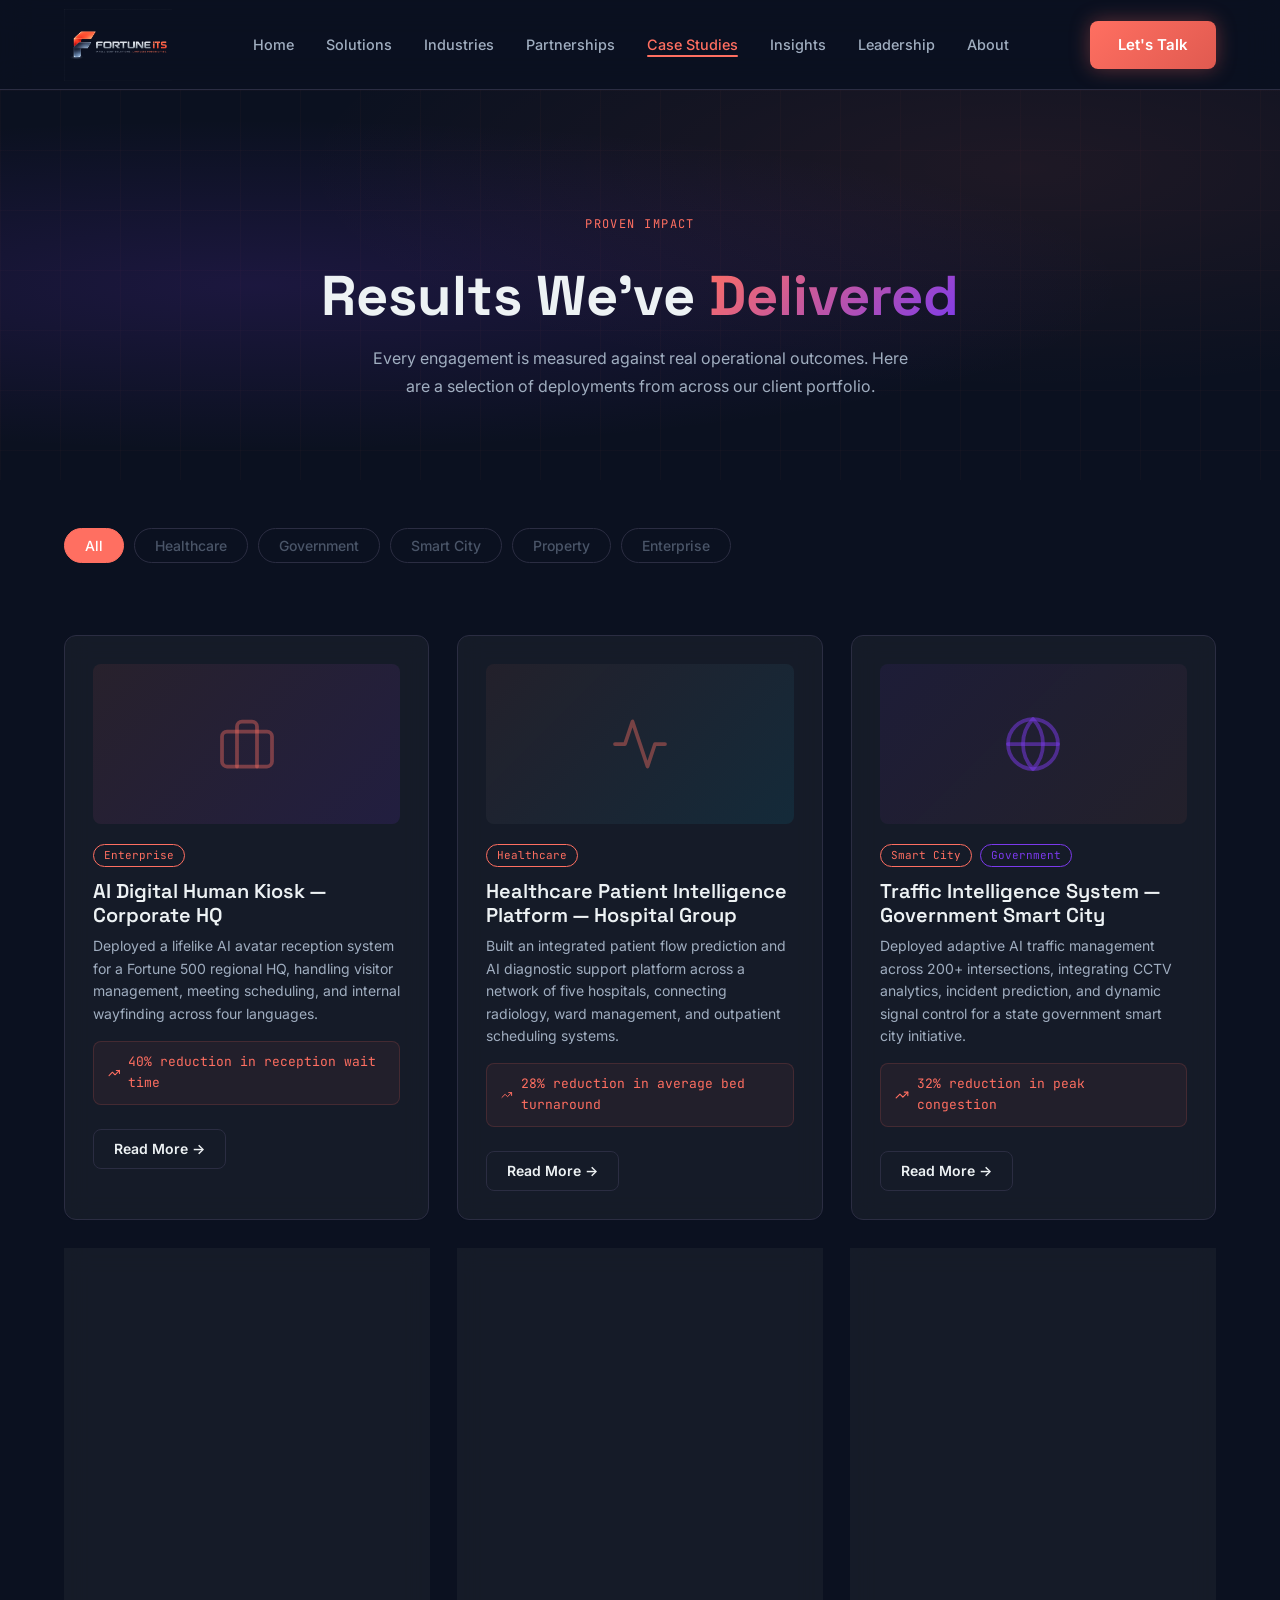
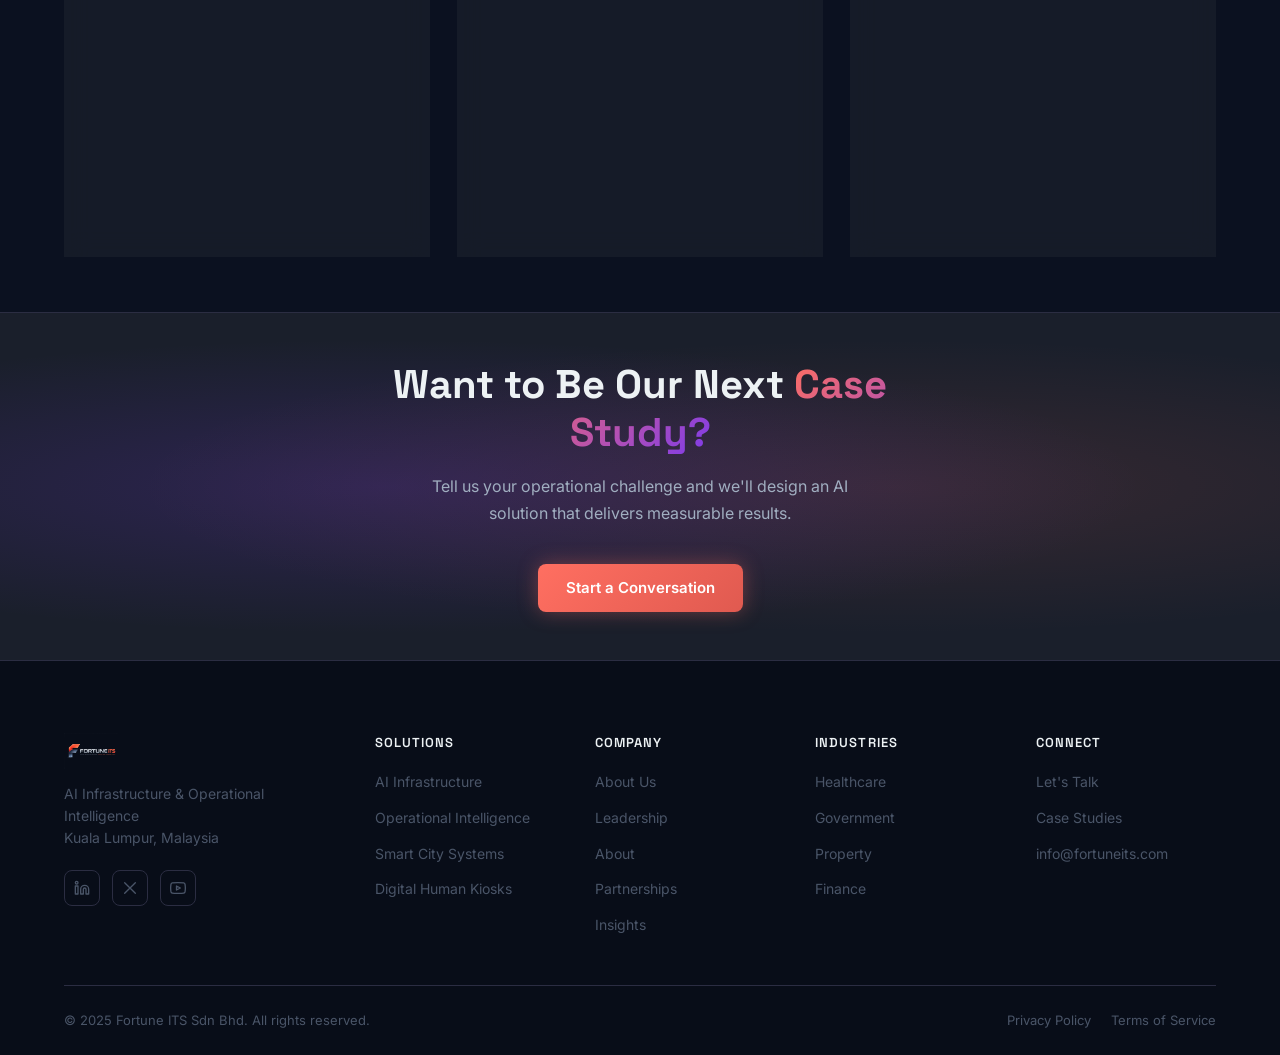
==== case-studies.html @ 7cd3e613 "first commit" ====
﻿<!DOCTYPE html>
<html lang="en">
<head>
  <meta charset="UTF-8" />
  <meta name="viewport" content="width=device-width, initial-scale=1.0" />
  <title>Case Studies — Fortune ITS</title>
  <meta name="description" content="Real-world AI deployments by Fortune ITS — measurable outcomes across healthcare, government, smart city, property, and enterprise sectors." />
  <link rel="preconnect" href="https://fonts.googleapis.com" />
  <link rel="preconnect" href="https://fonts.gstatic.com" crossorigin />
  <link rel="stylesheet" href="css/styles.css" />
</head>
<body>

<!-- ── Navigation ──────────────────────────────────────────── -->
<nav class="nav" role="navigation" aria-label="Main navigation">
  <div class="nav-inner">
    <a href="index.html" class="nav-logo" aria-label="Fortune ITS home">
      <img src="assets/logo.png" alt="Fortune ITS" style="height:72px;width:auto;" />
    </a>
    <ul class="nav-links">
      <li><a href="index.html">Home</a></li>
      <li><a href="solutions.html">Solutions</a></li>
      <li><a href="industries.html">Industries</a></li>
      <li><a href="partnerships.html">Partnerships</a></li>
      <li><a href="case-studies.html">Case Studies</a></li>
      <li><a href="insights.html">Insights</a></li>
      <li><a href="leadership.html">Leadership</a></li>
      <li><a href="index.html#about">About</a></li>
    </ul>
    <a href="contact.html" class="btn btn-primary nav-cta">Let's Talk</a>
    <button class="hamburger" aria-label="Toggle menu" aria-expanded="false">
      <span></span><span></span><span></span>
    </button>
  </div>
</nav>
<div class="mobile-menu" role="dialog" aria-label="Mobile navigation">
  <a href="index.html">Home</a>
  <a href="solutions.html">Solutions</a>
  <a href="industries.html">Industries</a>
  <a href="partnerships.html">Partnerships</a>
  <a href="case-studies.html">Case Studies</a>
  <a href="insights.html">Insights</a>
  <a href="leadership.html">Leadership</a>
  <a href="index.html#about">About</a>
  <a href="contact.html" class="btn btn-primary">Let's Talk</a>
</div>

<!-- ── Page Hero ────────────────────────────────────────────── -->
<header class="page-hero">
  <div class="container page-hero-content text-center">
    <p class="section-label reveal" style="display:inline-flex; justify-content:center;">Proven Impact</p>
    <h1 class="section-title mt-4 reveal reveal-delay-1" style="font-size:clamp(2rem,5vw,3.5rem);">Results We've <span class="gradient-text">Delivered</span></h1>
    <p class="body-text mt-4 reveal reveal-delay-2" style="max-width:560px; margin-left:auto; margin-right:auto;">Every engagement is measured against real operational outcomes. Here are a selection of deployments from across our client portfolio.</p>
  </div>
</header>

<main>
<!-- ── Filter Bar ────────────────────────────────────────────── -->
<section style="padding: 48px 0 0;">
  <div class="container">
    <div class="filter-bar reveal" role="group" aria-label="Filter case studies by category">
      <button class="filter-btn active" data-filter="all">All</button>
      <button class="filter-btn" data-filter="healthcare">Healthcare</button>
      <button class="filter-btn" data-filter="government">Government</button>
      <button class="filter-btn" data-filter="smart-city">Smart City</button>
      <button class="filter-btn" data-filter="property">Property</button>
      <button class="filter-btn" data-filter="enterprise">Enterprise</button>
    </div>
  </div>
</section>

<!-- ── Case Study Cards ──────────────────────────────────────── -->
<section class="section" style="padding-top: 32px;">
  <div class="container">
    <div class="grid-3" id="caseStudyGrid">

      <!-- 1: Digital Human Kiosk -->
      <div class="glass-card cs-card reveal" data-category="enterprise">
        <div class="cs-card-img" style="background: linear-gradient(135deg, rgba(255,111,97,0.08), rgba(124,58,237,0.12));" aria-hidden="true">
          <svg width="60" height="60" viewBox="0 0 24 24" fill="none" stroke="rgba(255,111,97,0.4)" stroke-width="1.5" stroke-linecap="round" stroke-linejoin="round"><rect x="2" y="7" width="20" height="14" rx="2"/><path d="M16 21V5a2 2 0 0 0-2-2h-4a2 2 0 0 0-2 2v16"/></svg>
        </div>
        <div style="display:flex; gap:8px; margin-bottom:12px;">
          <span class="pill pill-sm">Enterprise</span>
        </div>
        <h3 class="card-title" style="margin-bottom:8px;">AI Digital Human Kiosk — Corporate HQ</h3>
        <p class="small-text" style="color:var(--text-secondary);">Deployed a lifelike AI avatar reception system for a Fortune 500 regional HQ, handling visitor management, meeting scheduling, and internal wayfinding across four languages.</p>
        <div class="cs-stat">
          <svg width="14" height="14" viewBox="0 0 24 24" fill="none" stroke="var(--accent-1)" stroke-width="2" stroke-linecap="round" stroke-linejoin="round" aria-hidden="true"><polyline points="22 7 13.5 15.5 8.5 10.5 2 17"/><polyline points="16 7 22 7 22 13"/></svg>
          <span class="cs-stat-text">40% reduction in reception wait time</span>
        </div>
        <a href="contact.html" class="btn btn-ghost mt-6" style="display:inline-flex; padding:8px 20px; font-size:0.875rem;">Read More →</a>
      </div>

      <!-- 2: Healthcare Patient Intelligence -->
      <div class="glass-card cs-card reveal reveal-delay-1" data-category="healthcare">
        <div class="cs-card-img" style="background: linear-gradient(135deg, rgba(255,111,97,0.06), rgba(6,182,212,0.1));" aria-hidden="true">
          <svg width="60" height="60" viewBox="0 0 24 24" fill="none" stroke="rgba(255,111,97,0.4)" stroke-width="1.5" stroke-linecap="round" stroke-linejoin="round"><path d="M22 12h-4l-3 9L9 3l-3 9H2"/></svg>
        </div>
        <div style="display:flex; gap:8px; margin-bottom:12px;">
          <span class="pill pill-sm">Healthcare</span>
        </div>
        <h3 class="card-title" style="margin-bottom:8px;">Healthcare Patient Intelligence Platform — Hospital Group</h3>
        <p class="small-text" style="color:var(--text-secondary);">Built an integrated patient flow prediction and AI diagnostic support platform across a network of five hospitals, connecting radiology, ward management, and outpatient scheduling systems.</p>
        <div class="cs-stat">
          <svg width="14" height="14" viewBox="0 0 24 24" fill="none" stroke="var(--accent-1)" stroke-width="2" stroke-linecap="round" stroke-linejoin="round" aria-hidden="true"><polyline points="22 7 13.5 15.5 8.5 10.5 2 17"/><polyline points="16 7 22 7 22 13"/></svg>
          <span class="cs-stat-text">28% reduction in average bed turnaround</span>
        </div>
        <a href="contact.html" class="btn btn-ghost mt-6" style="display:inline-flex; padding:8px 20px; font-size:0.875rem;">Read More →</a>
      </div>

      <!-- 3: Traffic Intelligence -->
      <div class="glass-card cs-card reveal reveal-delay-2" data-category="smart-city">
        <div class="cs-card-img" style="background: linear-gradient(135deg, rgba(124,58,237,0.08), rgba(255,111,97,0.06));" aria-hidden="true">
          <svg width="60" height="60" viewBox="0 0 24 24" fill="none" stroke="rgba(124,58,237,0.5)" stroke-width="1.5" stroke-linecap="round" stroke-linejoin="round"><circle cx="12" cy="12" r="10"/><path d="M12 2a14.5 14.5 0 0 0 0 20 14.5 14.5 0 0 0 0-20"/><path d="M2 12h20"/></svg>
        </div>
        <div style="display:flex; gap:8px; margin-bottom:12px;">
          <span class="pill pill-sm">Smart City</span>
          <span class="pill pill-sm pill-purple">Government</span>
        </div>
        <h3 class="card-title" style="margin-bottom:8px;">Traffic Intelligence System — Government Smart City</h3>
        <p class="small-text" style="color:var(--text-secondary);">Deployed adaptive AI traffic management across 200+ intersections, integrating CCTV analytics, incident prediction, and dynamic signal control for a state government smart city initiative.</p>
        <div class="cs-stat">
          <svg width="14" height="14" viewBox="0 0 24 24" fill="none" stroke="var(--accent-1)" stroke-width="2" stroke-linecap="round" stroke-linejoin="round" aria-hidden="true"><polyline points="22 7 13.5 15.5 8.5 10.5 2 17"/><polyline points="16 7 22 7 22 13"/></svg>
          <span class="cs-stat-text">32% reduction in peak congestion</span>
        </div>
        <a href="contact.html" class="btn btn-ghost mt-6" style="display:inline-flex; padding:8px 20px; font-size:0.875rem;">Read More →</a>
      </div>

      <!-- 4: Housing Digitisation -->
      <div class="glass-card cs-card reveal" data-category="government">
        <div class="cs-card-img" style="background: linear-gradient(135deg, rgba(255,111,97,0.05), rgba(124,58,237,0.08));" aria-hidden="true">
          <svg width="60" height="60" viewBox="0 0 24 24" fill="none" stroke="rgba(255,111,97,0.4)" stroke-width="1.5" stroke-linecap="round" stroke-linejoin="round"><path d="M3 9l9-7 9 7v11a2 2 0 0 1-2 2H5a2 2 0 0 1-2-2z"/><polyline points="9 22 9 12 15 12 15 22"/></svg>
        </div>
        <div style="display:flex; gap:8px; margin-bottom:12px;">
          <span class="pill pill-sm pill-purple">Government</span>
          <span class="pill pill-sm">Property</span>
        </div>
        <h3 class="card-title" style="margin-bottom:8px;">AI-Powered Housing Application Digitisation</h3>
        <p class="small-text" style="color:var(--text-secondary);">Transformed a paper-based public housing application process into a fully digitised AI platform with document OCR, eligibility scoring, and automated verification — processing over 80,000 applications in the first year.</p>
        <div class="cs-stat">
          <svg width="14" height="14" viewBox="0 0 24 24" fill="none" stroke="var(--accent-1)" stroke-width="2" stroke-linecap="round" stroke-linejoin="round" aria-hidden="true"><polyline points="22 7 13.5 15.5 8.5 10.5 2 17"/><polyline points="16 7 22 7 22 13"/></svg>
          <span class="cs-stat-text">67% faster application processing</span>
        </div>
        <a href="contact.html" class="btn btn-ghost mt-6" style="display:inline-flex; padding:8px 20px; font-size:0.875rem;">Read More →</a>
      </div>

      <!-- 5: Workforce Augmentation -->
      <div class="glass-card cs-card reveal reveal-delay-1" data-category="enterprise">
        <div class="cs-card-img" style="background: linear-gradient(135deg, rgba(6,182,212,0.06), rgba(255,111,97,0.1));" aria-hidden="true">
          <svg width="60" height="60" viewBox="0 0 24 24" fill="none" stroke="rgba(255,111,97,0.4)" stroke-width="1.5" stroke-linecap="round" stroke-linejoin="round"><path d="M17 21v-2a4 4 0 0 0-4-4H5a4 4 0 0 0-4 4v2"/><circle cx="9" cy="7" r="4"/><path d="M23 21v-2a4 4 0 0 0-3-3.87"/><path d="M16 3.13a4 4 0 0 1 0 7.75"/></svg>
        </div>
        <div style="display:flex; gap:8px; margin-bottom:12px;">
          <span class="pill pill-sm">Enterprise</span>
        </div>
        <h3 class="card-title" style="margin-bottom:8px;">Workforce AI Augmentation — Enterprise Manufacturer</h3>
        <p class="small-text" style="color:var(--text-secondary);">Deployed an AI copilot layer across 1,200 operational staff at a regional manufacturing enterprise — from quality inspection AI on the factory floor to AI-assisted procurement and logistics planning.</p>
        <div class="cs-stat">
          <svg width="14" height="14" viewBox="0 0 24 24" fill="none" stroke="var(--accent-1)" stroke-width="2" stroke-linecap="round" stroke-linejoin="round" aria-hidden="true"><polyline points="22 7 13.5 15.5 8.5 10.5 2 17"/><polyline points="16 7 22 7 22 13"/></svg>
          <span class="cs-stat-text">22% increase in operational throughput</span>
        </div>
        <a href="contact.html" class="btn btn-ghost mt-6" style="display:inline-flex; padding:8px 20px; font-size:0.875rem;">Read More →</a>
      </div>

      <!-- 6: Smart Facility Management -->
      <div class="glass-card cs-card reveal reveal-delay-2" data-category="property">
        <div class="cs-card-img" style="background: linear-gradient(135deg, rgba(124,58,237,0.06), rgba(255,111,97,0.08));" aria-hidden="true">
          <svg width="60" height="60" viewBox="0 0 24 24" fill="none" stroke="rgba(124,58,237,0.5)" stroke-width="1.5" stroke-linecap="round" stroke-linejoin="round"><rect x="2" y="3" width="20" height="14" rx="2"/><path d="M8 21h8M12 17v4"/></svg>
        </div>
        <div style="display:flex; gap:8px; margin-bottom:12px;">
          <span class="pill pill-sm">Property</span>
        </div>
        <h3 class="card-title" style="margin-bottom:8px;">Smart Facility Management — Property Developer</h3>
        <p class="small-text" style="color:var(--text-secondary);">Unified facility management across 18 commercial properties with an AI-powered platform covering predictive maintenance, energy optimisation, security analytics, and tenant experience scoring.</p>
        <div class="cs-stat">
          <svg width="14" height="14" viewBox="0 0 24 24" fill="none" stroke="var(--accent-1)" stroke-width="2" stroke-linecap="round" stroke-linejoin="round" aria-hidden="true"><polyline points="22 7 13.5 15.5 8.5 10.5 2 17"/><polyline points="16 7 22 7 22 13"/></svg>
          <span class="cs-stat-text">18% reduction in facility operating costs</span>
        </div>
        <a href="contact.html" class="btn btn-ghost mt-6" style="display:inline-flex; padding:8px 20px; font-size:0.875rem;">Read More →</a>
      </div>

    </div>
  </div>
</section>

<!-- ── CTA ─────────────────────────────────────────────────── -->
<section class="cta-banner" style="background: var(--bg-card); border-top:1px solid var(--border);">
  <div class="container text-center reveal">
    <h2 class="section-title" style="max-width:560px; margin:0 auto 16px;">Want to Be Our Next <span class="gradient-text">Case Study?</span></h2>
    <p class="body-text" style="max-width:460px; margin:0 auto 36px;">Tell us your operational challenge and we'll design an AI solution that delivers measurable results.</p>
    <a href="contact.html" class="btn btn-primary">Start a Conversation</a>
  </div>
</section>
</main>

<!-- ── Footer ─────────────────────────────────────────────── -->
<footer class="footer">
  <div class="container">
    <div class="footer-grid">
      <div class="footer-brand">
        <img src="assets/logo.png" alt="Fortune ITS" class="footer-logo-img" />
        <p class="footer-tagline">AI Infrastructure &amp; Operational Intelligence<br>Kuala Lumpur, Malaysia</p>
        <div class="footer-social">
          <a href="#" aria-label="LinkedIn"><svg width="16" height="16" viewBox="0 0 24 24" fill="none" stroke="currentColor" stroke-width="2" stroke-linecap="round" stroke-linejoin="round" aria-hidden="true"><path d="M16 8a6 6 0 0 1 6 6v7h-4v-7a2 2 0 0 0-2-2 2 2 0 0 0-2 2v7h-4v-7a6 6 0 0 1 6-6z"/><rect x="2" y="9" width="4" height="12"/><circle cx="4" cy="4" r="2"/></svg></a>
          <a href="#" aria-label="Twitter / X"><svg width="16" height="16" viewBox="0 0 24 24" fill="none" stroke="currentColor" stroke-width="2" stroke-linecap="round" stroke-linejoin="round" aria-hidden="true"><path d="M4 4l16 16M4 20L20 4"/></svg></a>
          <a href="#" aria-label="YouTube"><svg width="16" height="16" viewBox="0 0 24 24" fill="none" stroke="currentColor" stroke-width="2" stroke-linecap="round" stroke-linejoin="round" aria-hidden="true"><path d="M22.54 6.42a2.78 2.78 0 0 0-1.95-1.96C18.88 4 12 4 12 4s-6.88 0-8.59.46A2.78 2.78 0 0 0 1.46 6.42 29 29 0 0 0 1 12a29 29 0 0 0 .46 5.58 2.78 2.78 0 0 0 1.95 1.95C5.12 20 12 20 12 20s6.88 0 8.59-.47a2.78 2.78 0 0 0 1.95-1.95A29 29 0 0 0 23 12a29 29 0 0 0-.46-5.58z"/><polygon points="9.75 15.02 15.5 12 9.75 8.98 9.75 15.02"/></svg></a>
        </div>
      </div>
      <div class="footer-col"><p class="footer-col-title">Solutions</p><ul><li><a href="industries.html">AI Infrastructure</a></li><li><a href="industries.html">Operational Intelligence</a></li><li><a href="industries.html">Smart City Systems</a></li><li><a href="industries.html">Digital Human Kiosks</a></li></ul></div>
      <div class="footer-col"><p class="footer-col-title">Company</p><ul><li><a href="leadership.html">About Us</a></li><li><a href="leadership.html">Leadership</a></li>
      <li><a href="index.html#about">About</a></li><li><a href="partnerships.html">Partnerships</a></li><li><a href="insights.html">Insights</a></li></ul></div>
      <div class="footer-col"><p class="footer-col-title">Industries</p><ul><li><a href="industries.html">Healthcare</a></li><li><a href="industries.html">Government</a></li><li><a href="industries.html">Property</a></li><li><a href="industries.html">Finance</a></li></ul></div>
      <div class="footer-col"><p class="footer-col-title">Connect</p><ul><li><a href="contact.html">Let's Talk</a></li><li><a href="case-studies.html">Case Studies</a></li><li><a href="mailto:info@fortuneits.com">info@fortuneits.com</a></li></ul></div>
    </div>
    <div class="footer-bottom">
      <p>&copy; 2025 Fortune ITS Sdn Bhd. All rights reserved.</p>
      <div class="footer-bottom-links"><a href="#">Privacy Policy</a><a href="#">Terms of Service</a></div>
    </div>
  </div>
</footer>

<script src="js/nav.js"></script>
<script src="js/animations.js"></script>
</body>
</html>
---- css/styles.css ----
/* ============================================================
   Fortune ITS — Shared Stylesheet  (Royal Purple + Coral theme)
   ============================================================ */

@import url('https://fonts.googleapis.com/css2?family=Space+Grotesk:wght@400;600;700&family=Inter:wght@400;500;600&family=JetBrains+Mono:wght@400;500&display=swap');

/* ── CSS Variables ─────────────────────────────────────────── */
:root {
  --bg-deep:        #0B1120;
  --bg-card:        #1A1F2B;
  --bg-surface:     #2B2D42;
  --accent-1:       #FF6F61;   /* coral */
  --accent-2:       #7C3AED;   /* royal purple */
  --accent-3:       #FFB4A2;   /* light coral */
  --text-primary:   #EDF2F4;
  --text-secondary: #A0AEC0;
  --text-muted:     #4A5568;
  --border:         #2B2D42;
  --glow-coral:     rgba(255, 111, 97, 0.15);
  --glow-purple:    rgba(124, 58, 237, 0.2);
  --nav-height:     90px;
}

/* ── Reset ─────────────────────────────────────────────────── */
*, *::before, *::after { box-sizing: border-box; margin: 0; padding: 0; }

html { scroll-behavior: smooth; font-size: 16px; }

body {
  font-family: 'Inter', sans-serif;
  background-color: var(--bg-deep);
  color: var(--text-secondary);
  line-height: 1.6;
  overflow-x: hidden;
}

img, svg { display: block; max-width: 100%; }
a { color: inherit; text-decoration: none; }
ul { list-style: none; }
button { font-family: inherit; cursor: pointer; }

/* ── Typography ────────────────────────────────────────────── */
h1, h2, h3, h4, h5 {
  font-family: 'Space Grotesk', sans-serif;
  color: var(--text-primary);
  line-height: 1.2;
}

.hero-headline {
  font-size: clamp(2.5rem, 6vw, 5rem);
  font-weight: 700;
  letter-spacing: -0.02em;
}

.section-title { font-size: 2.5rem; font-weight: 700; }
.card-title    { font-size: 1.25rem; font-weight: 600; }
.body-text     { font-size: 1rem; line-height: 1.7; }
.small-text    { font-size: 0.875rem; }
.mono          { font-family: 'JetBrains Mono', monospace; }

.gradient-text {
  background: linear-gradient(135deg, #FF6F61 0%, #7C3AED 100%);
  -webkit-background-clip: text;
  -webkit-text-fill-color: transparent;
  background-clip: text;
}

/* ── Layout Utilities ──────────────────────────────────────── */
.container {
  width: 100%;
  max-width: 1200px;
  margin: 0 auto;
  padding: 0 24px;
}

.section    { padding: 56px 0; }
.section-sm { padding: 32px 0; }

.grid-2 { display: grid; grid-template-columns: repeat(2, 1fr); gap: 32px; }
.grid-3 { display: grid; grid-template-columns: repeat(3, 1fr); gap: 28px; }
.grid-4 { display: grid; grid-template-columns: repeat(4, 1fr); gap: 24px; }

.flex-center  { display: flex; align-items: center; justify-content: center; }
.flex-between { display: flex; align-items: center; justify-content: space-between; }
.flex-col     { display: flex; flex-direction: column; }
.gap-4  { gap: 16px; }
.gap-6  { gap: 24px; }
.gap-8  { gap: 32px; }

.text-center { text-align: center; }
.mt-2  { margin-top:  8px; }
.mt-4  { margin-top: 16px; }
.mt-6  { margin-top: 24px; }
.mt-8  { margin-top: 32px; }
.mt-12 { margin-top: 48px; }
.mb-4  { margin-bottom: 16px; }
.mb-6  { margin-bottom: 24px; }
.mb-8  { margin-bottom: 32px; }

/* ── Buttons ───────────────────────────────────────────────── */
.btn {
  display: inline-flex;
  align-items: center;
  gap: 8px;
  padding: 12px 28px;
  border-radius: 8px;
  font-weight: 600;
  font-size: 0.9375rem;
  transition: all 0.3s ease;
  border: none;
  text-decoration: none;
  cursor: pointer;
}

.btn-primary {
  background: linear-gradient(135deg, #FF6F61, #E05A50);
  color: #ffffff;
  box-shadow: 0 0 20px rgba(255, 111, 97, 0.35);
}
.btn-primary:hover {
  box-shadow: 0 0 35px rgba(255, 111, 97, 0.55);
  transform: translateY(-1px);
}

.btn-ghost {
  background: transparent;
  color: var(--text-primary);
  border: 1px solid var(--border);
}
.btn-ghost:hover {
  border-color: var(--accent-1);
  color: var(--accent-1);
  background: rgba(255, 111, 97, 0.06);
}

.btn-purple {
  background: linear-gradient(135deg, #7C3AED, #5B21B6);
  color: #fff;
  box-shadow: 0 0 20px rgba(124, 58, 237, 0.35);
}
.btn-purple:hover {
  box-shadow: 0 0 35px rgba(124, 58, 237, 0.55);
  transform: translateY(-1px);
}

/* ── Pills / Badges ────────────────────────────────────────── */
.pill {
  display: inline-flex;
  align-items: center;
  gap: 6px;
  border: 1px solid var(--accent-1);
  color: var(--accent-1);
  border-radius: 999px;
  font-size: 0.75rem;
  padding: 4px 12px;
  font-family: 'JetBrains Mono', monospace;
  white-space: nowrap;
}

.pill-purple {
  border-color: var(--accent-2);
  color: var(--accent-2);
}

.pill-sm {
  font-size: 0.6875rem;
  padding: 2px 10px;
}

/* ── Cards ─────────────────────────────────────────────────── */
.glass-card {
  background: rgba(26, 31, 43, 0.75);
  backdrop-filter: blur(12px);
  -webkit-backdrop-filter: blur(12px);
  border: 1px solid var(--border);
  border-radius: 12px;
  padding: 28px;
  transition: all 0.3s ease;
}
.glass-card:hover {
  border-color: var(--accent-1);
  box-shadow: 0 0 30px rgba(255, 111, 97, 0.12), 0 8px 32px rgba(0, 0, 0, 0.4);
  transform: translateY(-3px);
}

/* ── Page Hero Background ──────────────────────────────────── */
.page-hero {
  position: relative;
  overflow: hidden;
  padding: 120px 0 80px;
  background:
    radial-gradient(ellipse at 20% 50%, rgba(124, 58, 237, 0.15) 0%, transparent 60%),
    radial-gradient(ellipse at 80% 20%, rgba(255, 111, 97, 0.08) 0%, transparent 50%),
    var(--bg-deep);
}

.page-hero::before {
  content: '';
  position: absolute;
  inset: 0;
  background-image:
    linear-gradient(rgba(255, 111, 97, 0.025) 1px, transparent 1px),
    linear-gradient(90deg, rgba(255, 111, 97, 0.025) 1px, transparent 1px);
  background-size: 60px 60px;
  pointer-events: none;
}

.page-hero-content { position: relative; z-index: 1; }

/* ── Navigation ────────────────────────────────────────────── */
.nav {
  position: sticky;
  top: 0;
  z-index: 1000;
  height: var(--nav-height);
  backdrop-filter: blur(16px);
  -webkit-backdrop-filter: blur(16px);
  background: rgba(11, 17, 32, 0.88);
  border-bottom: 1px solid var(--border);
  display: flex;
  align-items: center;
}

.nav-inner {
  width: 100%;
  max-width: 1200px;
  margin: 0 auto;
  padding: 0 24px;
  display: flex;
  align-items: center;
  justify-content: space-between;
  gap: 32px;
}

.nav-logo {
  display: flex;
  align-items: center;
  flex-shrink: 0;
}
.nav-logo img {
  height: 38px;
  width: auto;
  display: block;
}

/* Fallback text logo if PNG missing */
.nav-logo-text {
  font-family: 'Space Grotesk', sans-serif;
  font-weight: 700;
  font-size: 1.25rem;
  color: var(--text-primary);
  letter-spacing: -0.01em;
}
.nav-logo-text span { color: var(--accent-1); }

.nav-links {
  display: flex;
  align-items: center;
  gap: 32px;
}
.nav-links a {
  font-size: 0.9rem;
  font-weight: 500;
  color: var(--text-secondary);
  transition: color 0.2s;
  position: relative;
}
.nav-links a:hover { color: var(--text-primary); }
.nav-links a.active { color: var(--accent-1); }
.nav-links a.active::after {
  content: '';
  position: absolute;
  bottom: -4px;
  left: 0;
  right: 0;
  height: 2px;
  background: var(--accent-1);
  border-radius: 1px;
}

.nav-cta { flex-shrink: 0; }

.hamburger {
  display: none;
  flex-direction: column;
  gap: 5px;
  background: none;
  border: none;
  padding: 4px;
  cursor: pointer;
}
.hamburger span {
  display: block;
  width: 24px;
  height: 2px;
  background: var(--text-primary);
  border-radius: 1px;
  transition: all 0.3s ease;
}
.hamburger.open span:nth-child(1) { transform: translateY(7px) rotate(45deg); }
.hamburger.open span:nth-child(2) { opacity: 0; }
.hamburger.open span:nth-child(3) { transform: translateY(-7px) rotate(-45deg); }

.mobile-menu {
  display: none;
  position: fixed;
  inset: var(--nav-height) 0 0 0;
  background: rgba(11, 17, 32, 0.97);
  backdrop-filter: blur(20px);
  -webkit-backdrop-filter: blur(20px);
  z-index: 999;
  flex-direction: column;
  align-items: center;
  justify-content: center;
  gap: 32px;
  opacity: 0;
  transform: translateY(-10px);
  transition: all 0.3s ease;
}
.mobile-menu.open {
  display: flex;
  opacity: 1;
  transform: translateY(0);
}
.mobile-menu a {
  font-family: 'Space Grotesk', sans-serif;
  font-size: 1.5rem;
  font-weight: 600;
  color: var(--text-primary);
  transition: color 0.2s;
}
.mobile-menu a:hover,
.mobile-menu a.active { color: var(--accent-1); }

/* ── Footer ────────────────────────────────────────────────── */
.footer {
  background: #080D18;
  border-top: 1px solid var(--border);
  padding: 72px 0 0;
}

.footer-grid {
  display: grid;
  grid-template-columns: 1.5fr repeat(4, 1fr);
  gap: 40px;
  padding-bottom: 48px;
  border-bottom: 1px solid var(--border);
}

.footer-logo-img {
  height: 36px;
  width: auto;
  display: block;
  margin-bottom: 14px;
}

.footer-brand-text {
  font-family: 'Space Grotesk', sans-serif;
  font-weight: 700;
  font-size: 1.25rem;
  color: var(--text-primary);
  margin-bottom: 10px;
}
.footer-brand-text span { color: var(--accent-1); }

.footer-tagline {
  font-size: 0.875rem;
  color: var(--text-muted);
  margin-top: 4px;
  line-height: 1.6;
}

.footer-col-title {
  font-family: 'Space Grotesk', sans-serif;
  font-size: 0.8125rem;
  font-weight: 600;
  color: var(--text-primary);
  text-transform: uppercase;
  letter-spacing: 0.08em;
  margin-bottom: 16px;
}

.footer-col ul { display: flex; flex-direction: column; gap: 10px; }
.footer-col ul a {
  font-size: 0.875rem;
  color: var(--text-muted);
  transition: color 0.2s;
}
.footer-col ul a:hover { color: var(--accent-1); }

.footer-social {
  display: flex;
  gap: 12px;
  margin-top: 20px;
}
.footer-social a {
  width: 36px;
  height: 36px;
  border-radius: 8px;
  border: 1px solid var(--border);
  display: flex;
  align-items: center;
  justify-content: center;
  color: var(--text-muted);
  transition: all 0.2s;
}
.footer-social a:hover {
  border-color: var(--accent-1);
  color: var(--accent-1);
  background: var(--glow-coral);
}

.footer-bottom {
  padding: 24px 0;
  display: flex;
  align-items: center;
  justify-content: space-between;
  flex-wrap: wrap;
  gap: 12px;
}
.footer-bottom p { font-size: 0.8125rem; color: var(--text-muted); }
.footer-bottom-links { display: flex; gap: 20px; }
.footer-bottom-links a {
  font-size: 0.8125rem;
  color: var(--text-muted);
  transition: color 0.2s;
}
.footer-bottom-links a:hover { color: var(--accent-1); }

/* ── Scroll Reveal ─────────────────────────────────────────── */
.reveal {
  opacity: 0;
  transform: translateY(24px);
  transition: opacity 0.6s ease, transform 0.6s ease;
}
.reveal.is-visible   { opacity: 1; transform: none; }
.reveal-delay-1 { transition-delay: 0.1s; }
.reveal-delay-2 { transition-delay: 0.2s; }
.reveal-delay-3 { transition-delay: 0.3s; }
.reveal-delay-4 { transition-delay: 0.4s; }

/* ── Section Label ─────────────────────────────────────────── */
.section-label {
  font-family: 'JetBrains Mono', monospace;
  font-size: 0.75rem;
  color: var(--accent-1);
  text-transform: uppercase;
  letter-spacing: 0.12em;
  margin-bottom: 12px;
}

/* ── Home Hero ─────────────────────────────────────────────── */
.home-hero {
  position: relative;
  min-height: 100vh;
  display: flex;
  align-items: center;
  overflow: hidden;
  background:
    radial-gradient(ellipse at 15% 60%, rgba(124, 58, 237, 0.18) 0%, transparent 55%),
    radial-gradient(ellipse at 85% 15%, rgba(255, 111, 97, 0.10) 0%, transparent 50%),
    var(--bg-deep);
}

.home-hero::before {
  content: '';
  position: absolute;
  inset: 0;
  background-image:
    linear-gradient(rgba(255, 111, 97, 0.03) 1px, transparent 1px),
    linear-gradient(90deg, rgba(255, 111, 97, 0.03) 1px, transparent 1px);
  background-size: 60px 60px;
  pointer-events: none;
}

.home-hero-inner {
  position: relative;
  z-index: 1;
  width: 100%;
  max-width: 1200px;
  margin: 0 auto;
  padding: 80px 24px;
  display: grid;
  grid-template-columns: 1fr 1fr;
  gap: 60px;
  align-items: center;
}

.hero-eyebrow {
  font-family: 'JetBrains Mono', monospace;
  font-size: 0.75rem;
  color: var(--accent-1);
  letter-spacing: 0.12em;
  text-transform: uppercase;
  display: flex;
  align-items: center;
  gap: 10px;
  margin-bottom: 20px;
}
.hero-eyebrow::before {
  content: '';
  width: 32px;
  height: 1px;
  background: var(--accent-1);
}

.hero-subline {
  font-size: 1.125rem;
  color: var(--text-secondary);
  margin-top: 20px;
  margin-bottom: 36px;
  max-width: 520px;
  line-height: 1.75;
}

.hero-ctas { display: flex; gap: 16px; flex-wrap: wrap; }

.hero-stats {
  display: flex;
  gap: 12px;
  flex-wrap: wrap;
  margin-top: 48px;
}

.stat-pill {
  display: flex;
  align-items: center;
  gap: 8px;
  background: rgba(255, 111, 97, 0.06);
  border: 1px solid rgba(255, 111, 97, 0.15);
  border-radius: 999px;
  padding: 8px 14px;
}
.stat-pill-number {
  font-family: 'JetBrains Mono', monospace;
  font-size: 1rem;
  font-weight: 500;
  color: var(--accent-1);
}
.stat-pill-label {
  font-size: 0.8125rem;
  color: var(--text-secondary);
}

/* ── Neural Network SVG ────────────────────────────────────── */
.neural-wrapper {
  animation: float 6s ease-in-out infinite;
  display: flex;
  align-items: center;
  justify-content: center;
}

@keyframes float {
  0%, 100% { transform: translateY(0); }
  50%       { transform: translateY(-14px); }
}

.neural-svg circle { animation: nodePulse 3s ease-in-out infinite; }
@keyframes nodePulse {
  0%, 100% { opacity: 0.4; }
  50%       { opacity: 1; }
}

.neural-svg .data-line {
  stroke-dasharray: 12 6;
  animation: flowLine 2s linear infinite;
}
@keyframes flowLine {
  from { stroke-dashoffset: 18; }
  to   { stroke-dashoffset: 0; }
}

/* ── Services Strip ────────────────────────────────────────── */
.services-strip {
  background: var(--bg-card);
  border-top: 1px solid var(--border);
  border-bottom: 1px solid var(--border);
}

.services-scroll {
  display: flex;
  gap: 20px;
  overflow-x: auto;
  padding: 8px 0;
  scrollbar-width: none;
}
.services-scroll::-webkit-scrollbar { display: none; }

.service-chip {
  flex-shrink: 0;
  display: flex;
  align-items: center;
  gap: 10px;
  background: rgba(255, 111, 97, 0.04);
  border: 1px solid var(--border);
  border-radius: 10px;
  padding: 14px 20px;
  transition: all 0.3s ease;
  cursor: default;
}
.service-chip:hover {
  border-color: var(--accent-1);
  background: rgba(255, 111, 97, 0.08);
  transform: translateY(-2px);
}
.service-chip-icon {
  width: 36px;
  height: 36px;
  background: rgba(255, 111, 97, 0.1);
  border-radius: 8px;
  display: flex;
  align-items: center;
  justify-content: center;
  color: var(--accent-1);
  flex-shrink: 0;
}
.service-chip-label {
  font-size: 0.875rem;
  font-weight: 500;
  color: var(--text-secondary);
  white-space: nowrap;
}

/* ── Mission ───────────────────────────────────────────────── */
.mission-quote {
  font-family: 'Space Grotesk', sans-serif;
  font-size: clamp(1.25rem, 2.5vw, 1.75rem);
  font-weight: 600;
  color: var(--text-primary);
  line-height: 1.5;
}

/* ── Industry Card ─────────────────────────────────────────── */
.industry-card {
  display: flex;
  flex-direction: column;
  align-items: flex-start;
  gap: 12px;
}
.industry-icon {
  width: 52px;
  height: 52px;
  background: rgba(255, 111, 97, 0.08);
  border: 1px solid rgba(255, 111, 97, 0.2);
  border-radius: 12px;
  display: flex;
  align-items: center;
  justify-content: center;
  color: var(--accent-1);
  transition: all 0.3s ease;
}
.glass-card:hover .industry-icon {
  background: rgba(255, 111, 97, 0.15);
  border-color: var(--accent-1);
  box-shadow: 0 0 16px rgba(255, 111, 97, 0.2);
}

/* ── Featured Case Study ───────────────────────────────────── */
.case-study-featured {
  background: rgba(26, 31, 43, 0.8);
  border: 1px solid var(--border);
  border-left: 3px solid var(--accent-1);
  border-radius: 12px;
  padding: 40px 48px;
  display: grid;
  grid-template-columns: 1fr auto;
  gap: 40px;
  align-items: center;
  transition: all 0.3s ease;
}
.case-study-featured:hover {
  box-shadow: 0 0 40px rgba(255, 111, 97, 0.08);
}
.cs-featured-stat {
  text-align: center;
  padding: 28px 40px;
  background: rgba(255, 111, 97, 0.05);
  border: 1px solid rgba(255, 111, 97, 0.15);
  border-radius: 12px;
}
.cs-featured-stat-number {
  font-family: 'JetBrains Mono', monospace;
  font-size: 2.5rem;
  font-weight: 500;
  color: var(--accent-1);
}
.cs-featured-stat-label {
  font-size: 0.8125rem;
  color: var(--text-muted);
  margin-top: 4px;
}

/* ── Why Section ───────────────────────────────────────────── */
.why-icon {
  width: 56px;
  height: 56px;
  background: linear-gradient(135deg, rgba(255, 111, 97, 0.1), rgba(124, 58, 237, 0.1));
  border: 1px solid rgba(255, 111, 97, 0.2);
  border-radius: 14px;
  display: flex;
  align-items: center;
  justify-content: center;
  color: var(--accent-1);
  margin-bottom: 16px;
}

/* ── CTA Banner ────────────────────────────────────────────── */
.cta-banner {
  position: relative;
  overflow: hidden;
  padding: 48px 0;
}
.cta-banner::before {
  content: '';
  position: absolute;
  inset: 0;
  background:
    radial-gradient(ellipse at 30% 50%, rgba(124, 58, 237, 0.2) 0%, transparent 60%),
    radial-gradient(ellipse at 70% 50%, rgba(255, 111, 97, 0.12) 0%, transparent 60%);
}
.cta-banner .container { position: relative; z-index: 1; }

/* ── Industries Page ───────────────────────────────────────── */
.industry-detail-card { display: flex; flex-direction: column; gap: 16px; height: 100%; }
.industry-detail-card .card-desc { flex: 1; }
.industry-tags { display: flex; flex-wrap: wrap; gap: 8px; margin-top: 8px; }

/* ── Partner tiers ─────────────────────────────────────────── */
.partner-tier-card { position: relative; overflow: hidden; }
.partner-tier-card::before {
  content: '';
  position: absolute;
  top: 0; left: 0; right: 0;
  height: 2px;
  background: linear-gradient(90deg, var(--accent-1), var(--accent-2));
}

.partner-logo-box {
  background: var(--bg-surface);
  border: 1px solid var(--border);
  border-radius: 10px;
  height: 80px;
  display: flex;
  align-items: center;
  justify-content: center;
  transition: all 0.3s ease;
}
.partner-logo-box:hover {
  border-color: rgba(255, 111, 97, 0.3);
  background: rgba(255, 111, 97, 0.04);
}
.partner-logo-label {
  font-size: 0.75rem;
  color: var(--text-muted);
  font-family: 'JetBrains Mono', monospace;
}

.logos-grid {
  display: grid;
  grid-template-columns: repeat(5, 1fr);
  gap: 16px;
}

/* ── Case Studies ──────────────────────────────────────────── */
.filter-bar {
  display: flex;
  gap: 10px;
  flex-wrap: wrap;
  margin-bottom: 40px;
}
.filter-btn {
  padding: 8px 20px;
  border-radius: 999px;
  border: 1px solid var(--border);
  background: transparent;
  color: var(--text-muted);
  font-size: 0.875rem;
  font-weight: 500;
  cursor: pointer;
  transition: all 0.2s ease;
}
.filter-btn:hover {
  border-color: var(--accent-1);
  color: var(--accent-1);
}
.filter-btn.active {
  background: var(--accent-1);
  border-color: var(--accent-1);
  color: #ffffff;
}

.cs-card-img {
  height: 160px;
  border-radius: 8px;
  display: flex;
  align-items: center;
  justify-content: center;
  margin-bottom: 20px;
  position: relative;
  overflow: hidden;
}

.cs-stat {
  display: flex;
  align-items: center;
  gap: 8px;
  background: rgba(255, 111, 97, 0.06);
  border: 1px solid rgba(255, 111, 97, 0.15);
  border-radius: 8px;
  padding: 10px 14px;
  margin-top: 16px;
}
.cs-stat-text {
  font-size: 0.8125rem;
  color: var(--accent-1);
  font-family: 'JetBrains Mono', monospace;
}

.cs-card-hidden { display: none !important; }

/* ── Insights ──────────────────────────────────────────────── */
.article-img {
  height: 180px;
  background: linear-gradient(135deg, rgba(255, 111, 97, 0.05), rgba(124, 58, 237, 0.1));
  border-radius: 8px;
  margin-bottom: 16px;
  display: flex;
  align-items: center;
  justify-content: center;
  overflow: hidden;
}

.article-meta {
  display: flex;
  align-items: center;
  gap: 12px;
  font-size: 0.8125rem;
  color: var(--text-muted);
  font-family: 'JetBrains Mono', monospace;
  margin-bottom: 8px;
}

.featured-article {
  display: grid;
  grid-template-columns: 1fr 1fr;
  gap: 0;
  border-radius: 12px;
  overflow: hidden;
  border: 1px solid var(--border);
  transition: all 0.3s ease;
}
.featured-article:hover {
  border-color: var(--accent-1);
  box-shadow: 0 0 40px rgba(255, 111, 97, 0.08);
}
.featured-article-img {
  background: linear-gradient(135deg, rgba(124, 58, 237, 0.15), rgba(255, 111, 97, 0.08));
  min-height: 280px;
  display: flex;
  align-items: center;
  justify-content: center;
}
.featured-article-body {
  background: rgba(26, 31, 43, 0.9);
  padding: 48px;
  display: flex;
  flex-direction: column;
  justify-content: center;
}

/* ── Leadership ────────────────────────────────────────────── */
.avatar {
  width: 80px;
  height: 80px;
  border-radius: 16px;
  display: flex;
  align-items: center;
  justify-content: center;
  font-family: 'Space Grotesk', sans-serif;
  font-weight: 700;
  font-size: 1.25rem;
  color: #ffffff;
  margin-bottom: 16px;
}

.team-card-meta {
  font-size: 0.8125rem;
  color: var(--accent-1);
  font-family: 'JetBrains Mono', monospace;
  margin-bottom: 4px;
}

.values-section { background: var(--bg-card); }

/* ── Contact ───────────────────────────────────────────────── */
.contact-layout {
  display: grid;
  grid-template-columns: 2fr 3fr;
  gap: 60px;
  align-items: start;
}

.contact-info-item {
  display: flex;
  align-items: flex-start;
  gap: 14px;
  padding: 16px 0;
  border-bottom: 1px solid var(--border);
}
.contact-info-icon {
  width: 40px;
  height: 40px;
  background: rgba(255, 111, 97, 0.08);
  border: 1px solid rgba(255, 111, 97, 0.2);
  border-radius: 10px;
  display: flex;
  align-items: center;
  justify-content: center;
  color: var(--accent-1);
  flex-shrink: 0;
}
.contact-info-label {
  font-size: 0.75rem;
  color: var(--text-muted);
  font-family: 'JetBrains Mono', monospace;
  text-transform: uppercase;
  letter-spacing: 0.08em;
  margin-bottom: 2px;
}
.contact-info-value {
  font-size: 0.9375rem;
  color: var(--text-primary);
}

.trust-badge {
  display: inline-flex;
  align-items: center;
  gap: 8px;
  padding: 10px 16px;
  background: rgba(255, 111, 97, 0.06);
  border: 1px solid rgba(255, 111, 97, 0.15);
  border-radius: 8px;
  font-size: 0.8125rem;
  color: var(--accent-1);
  margin-top: 24px;
}

/* ── Form ──────────────────────────────────────────────────── */
.form-group { margin-bottom: 20px; }
.form-label {
  display: block;
  font-size: 0.8125rem;
  font-weight: 500;
  color: var(--text-secondary);
  margin-bottom: 8px;
}
.form-input,
.form-select,
.form-textarea {
  width: 100%;
  background: var(--bg-surface);
  border: 1px solid var(--border);
  border-radius: 8px;
  padding: 12px 16px;
  font-size: 0.9375rem;
  color: var(--text-primary);
  font-family: 'Inter', sans-serif;
  transition: all 0.2s ease;
  outline: none;
}
.form-input::placeholder,
.form-textarea::placeholder { color: var(--text-muted); }
.form-input:focus,
.form-select:focus,
.form-textarea:focus {
  border-color: var(--accent-1);
  box-shadow: 0 0 0 3px rgba(255, 111, 97, 0.12);
}
.form-select {
  cursor: pointer;
  appearance: none;
  background-image: url("data:image/svg+xml,%3Csvg xmlns='http://www.w3.org/2000/svg' width='12' height='8' viewBox='0 0 12 8'%3E%3Cpath d='M1 1l5 5 5-5' stroke='%23A0AEC0' stroke-width='1.5' fill='none' stroke-linecap='round'/%3E%3C/svg%3E");
  background-repeat: no-repeat;
  background-position: right 16px center;
  padding-right: 40px;
}
.form-select option { background: var(--bg-surface); color: var(--text-primary); }
.form-textarea { resize: vertical; min-height: 140px; }
.form-row { display: grid; grid-template-columns: 1fr 1fr; gap: 16px; }

.form-success { display: none; text-align: center; padding: 40px; }
.form-success.show { display: block; }
.form-success-icon {
  width: 64px;
  height: 64px;
  background: rgba(255, 111, 97, 0.1);
  border: 2px solid var(--accent-1);
  border-radius: 50%;
  display: flex;
  align-items: center;
  justify-content: center;
  margin: 0 auto 20px;
  color: var(--accent-1);
}

.map-placeholder {
  background: var(--bg-surface);
  border: 1px solid var(--border);
  border-radius: 12px;
  padding: 40px;
  text-align: center;
  position: relative;
  overflow: hidden;
}
.map-coords {
  font-family: 'JetBrains Mono', monospace;
  font-size: 0.8125rem;
  color: var(--accent-1);
  margin-top: 12px;
}

/* ── Network SVG (small, About & Contact) ──────────────────── */
.network-svg circle { animation: nodePulse 3s ease-in-out infinite; }
.network-svg line  { animation: lineGlow 3s ease-in-out infinite; }
@keyframes lineGlow {
  0%, 100% { opacity: 0.2; }
  50%       { opacity: 0.6; }
}

/* ── Social ────────────────────────────────────────────────── */
.social-row { display: flex; gap: 12px; margin-top: 20px; }
.social-icon {
  width: 40px;
  height: 40px;
  border: 1px solid var(--border);
  border-radius: 10px;
  display: flex;
  align-items: center;
  justify-content: center;
  color: var(--text-muted);
  transition: all 0.2s;
}
.social-icon:hover {
  border-color: var(--accent-1);
  color: var(--accent-1);
  background: var(--glow-coral);
}

/* ── Divider ───────────────────────────────────────────────── */
.divider { height: 1px; background: var(--border); margin: 0; }

/* ── Counter ───────────────────────────────────────────────── */
.counter-num {
  font-family: 'JetBrains Mono', monospace;
  font-size: 3rem;
  font-weight: 500;
  color: var(--accent-1);
  line-height: 1;
}

/* ── Responsive ────────────────────────────────────────────── */
@media (max-width: 1024px) {
  .grid-4 { grid-template-columns: repeat(2, 1fr); }
  .footer-grid { grid-template-columns: 1fr 1fr 1fr; }
}

@media (max-width: 768px) {
  .nav-links, .nav-cta { display: none; }
  .hamburger { display: flex; }

  .home-hero-inner { grid-template-columns: 1fr; gap: 48px; padding-top: 100px; }
  .neural-wrapper { max-width: 280px; margin: 0 auto; }

  .grid-2, .grid-3, .grid-4 { grid-template-columns: 1fr; }

  .section-title { font-size: 2rem; }
  .section { padding: 72px 0; }

  .footer-grid { grid-template-columns: 1fr 1fr; }

  .featured-article { grid-template-columns: 1fr; }
  .featured-article-img { min-height: 200px; }
  .featured-article-body { padding: 32px; }

  .case-study-featured { grid-template-columns: 1fr; }
  .cs-featured-stat { text-align: left; }

  .contact-layout { grid-template-columns: 1fr; }

  .form-row { grid-template-columns: 1fr; }

  .logos-grid { grid-template-columns: repeat(2, 1fr); }
}

@media (max-width: 480px) {
  .hero-headline { font-size: 2.25rem; }
  .hero-ctas { flex-direction: column; }
  .hero-stats { flex-direction: column; }
  .footer-grid { grid-template-columns: 1fr; }
  .footer-bottom { flex-direction: column; text-align: center; }
  .logos-grid { grid-template-columns: repeat(2, 1fr); }
}

/* ── Reduced Motion ────────────────────────────────────────── */
@media (prefers-reduced-motion: reduce) {
  .neural-wrapper { animation: none; }
  .neural-svg circle { animation: none; opacity: 0.7; }
  .neural-svg .data-line { animation: none; }
  .network-svg circle, .network-svg line { animation: none; opacity: 0.5; }
  .reveal { transition: none; }
  * { transition-duration: 0.01ms !important; }
}
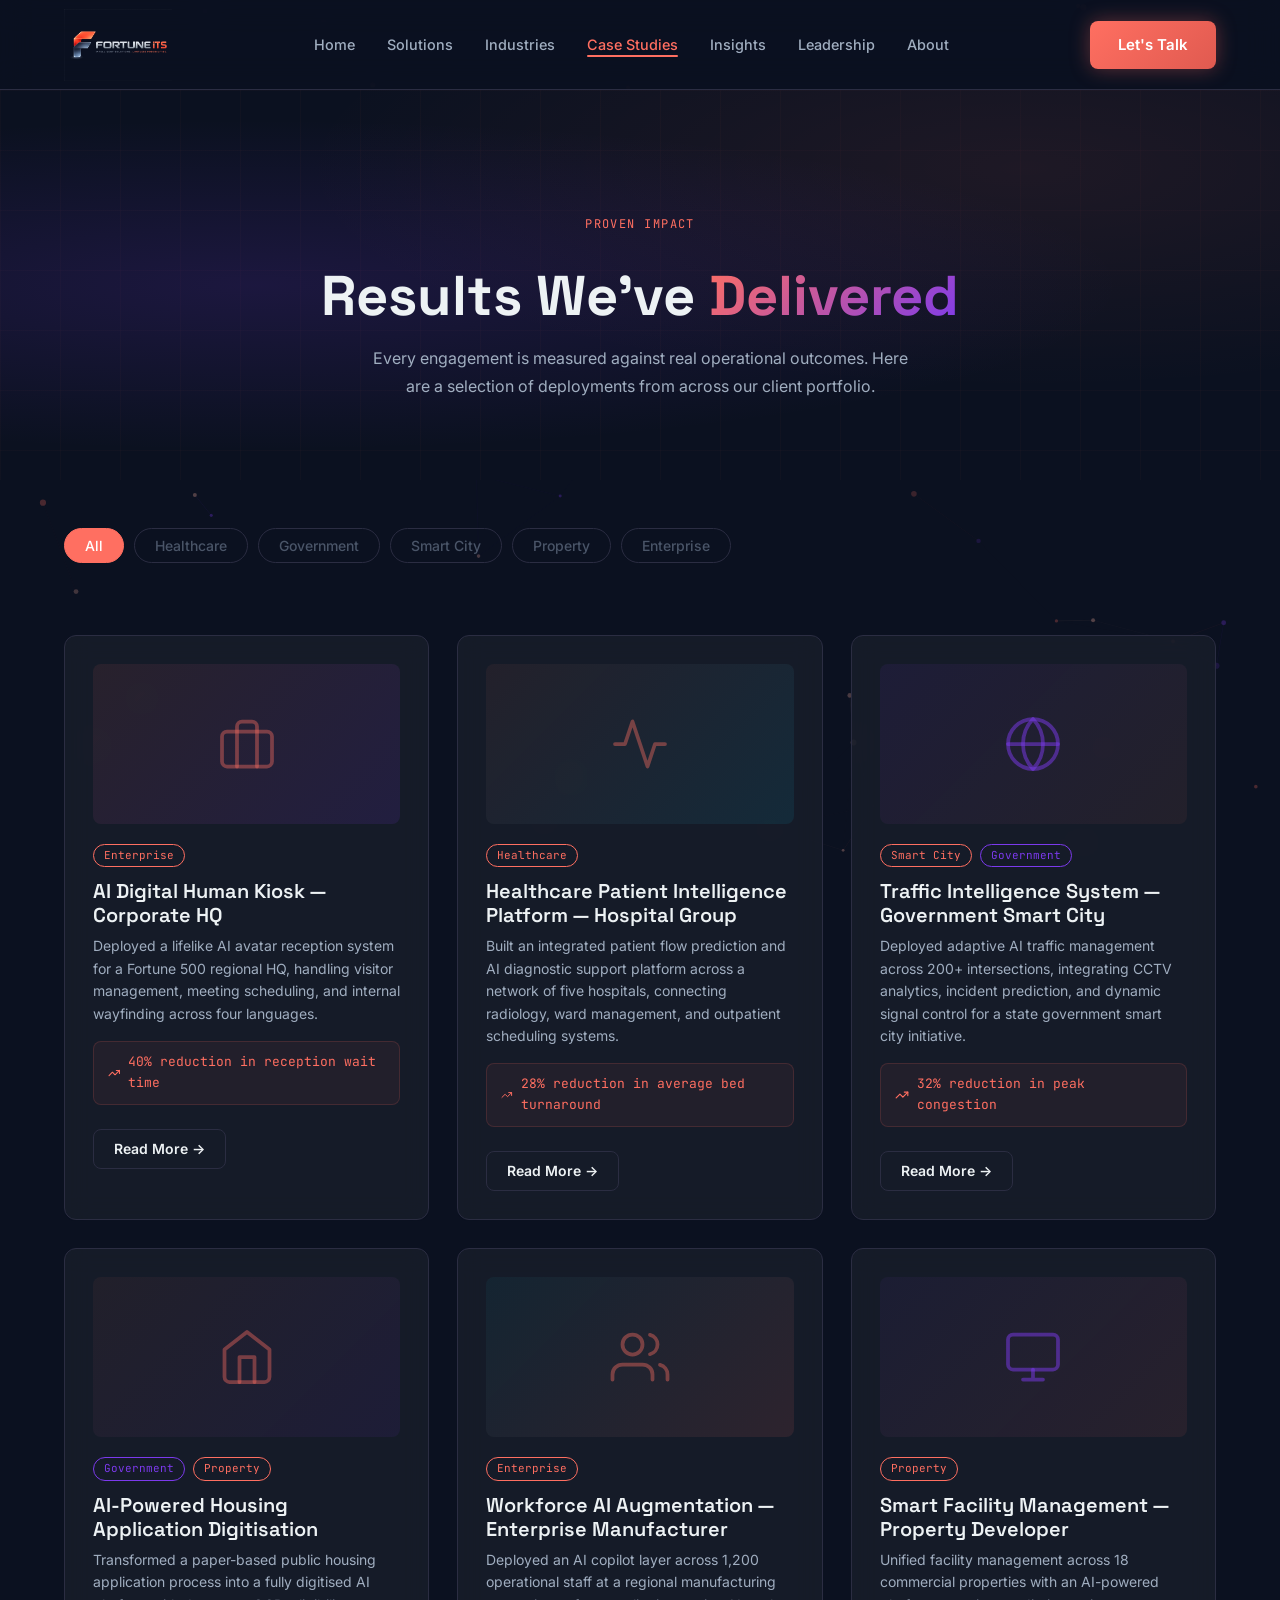
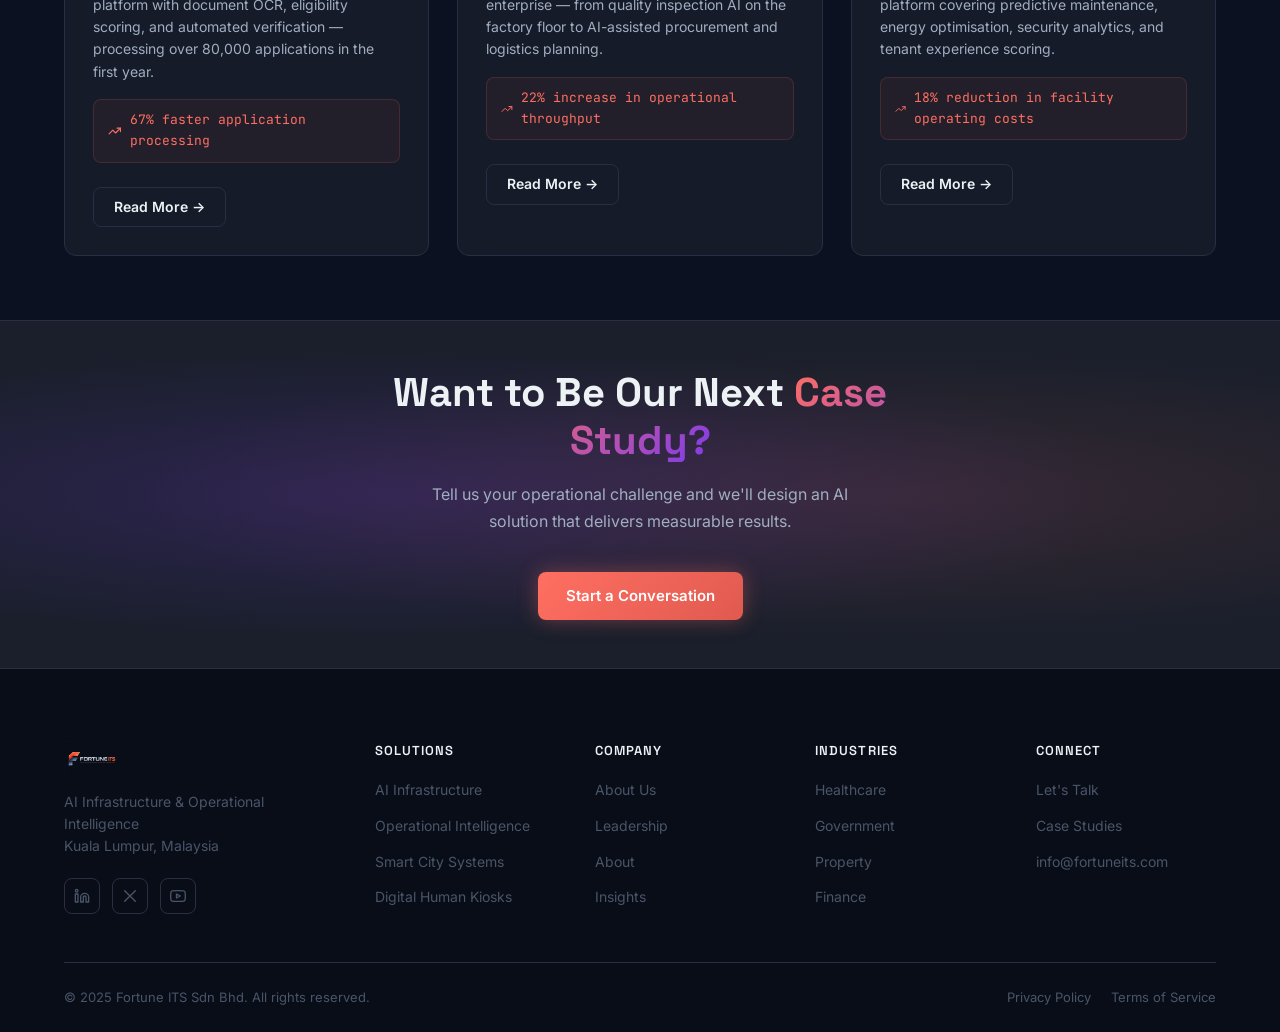
==== commit 6c22b27f: "2nd-commit" ====
--- a/case-studies.html
+++ b/case-studies.html
@@ -11,6 +11,8 @@
 </head>
 <body>
 
+<canvas id="particles-bg" aria-hidden="true"></canvas>
+
 <!-- ── Navigation ──────────────────────────────────────────── -->
 <nav class="nav" role="navigation" aria-label="Main navigation">
   <div class="nav-inner">
@@ -21,7 +23,6 @@
       <li><a href="index.html">Home</a></li>
       <li><a href="solutions.html">Solutions</a></li>
       <li><a href="industries.html">Industries</a></li>
-      <li><a href="partnerships.html">Partnerships</a></li>
       <li><a href="case-studies.html">Case Studies</a></li>
       <li><a href="insights.html">Insights</a></li>
       <li><a href="leadership.html">Leadership</a></li>
@@ -37,7 +38,6 @@
   <a href="index.html">Home</a>
   <a href="solutions.html">Solutions</a>
   <a href="industries.html">Industries</a>
-  <a href="partnerships.html">Partnerships</a>
   <a href="case-studies.html">Case Studies</a>
   <a href="insights.html">Insights</a>
   <a href="leadership.html">Leadership</a>
@@ -207,7 +207,7 @@
       </div>
       <div class="footer-col"><p class="footer-col-title">Solutions</p><ul><li><a href="industries.html">AI Infrastructure</a></li><li><a href="industries.html">Operational Intelligence</a></li><li><a href="industries.html">Smart City Systems</a></li><li><a href="industries.html">Digital Human Kiosks</a></li></ul></div>
       <div class="footer-col"><p class="footer-col-title">Company</p><ul><li><a href="leadership.html">About Us</a></li><li><a href="leadership.html">Leadership</a></li>
-      <li><a href="index.html#about">About</a></li><li><a href="partnerships.html">Partnerships</a></li><li><a href="insights.html">Insights</a></li></ul></div>
+      <li><a href="index.html#about">About</a></li><li><a href="insights.html">Insights</a></li></ul></div>
       <div class="footer-col"><p class="footer-col-title">Industries</p><ul><li><a href="industries.html">Healthcare</a></li><li><a href="industries.html">Government</a></li><li><a href="industries.html">Property</a></li><li><a href="industries.html">Finance</a></li></ul></div>
       <div class="footer-col"><p class="footer-col-title">Connect</p><ul><li><a href="contact.html">Let's Talk</a></li><li><a href="case-studies.html">Case Studies</a></li><li><a href="mailto:info@fortuneits.com">info@fortuneits.com</a></li></ul></div>
     </div>
@@ -220,5 +220,6 @@
 
 <script src="js/nav.js"></script>
 <script src="js/animations.js"></script>
+<script src="js/particles.js"></script>
 </body>
 </html>
--- a/css/styles.css
+++ b/css/styles.css
@@ -34,6 +34,16 @@
   overflow-x: hidden;
 }
 
+#particles-bg {
+  position: fixed;
+  inset: 0;
+  width: 100%;
+  height: 100%;
+  z-index: -1;
+  pointer-events: none;
+  opacity: 0.55;
+}
+
 img, svg { display: block; max-width: 100%; }
 a { color: inherit; text-decoration: none; }
 ul { list-style: none; }
@@ -73,7 +83,7 @@
   padding: 0 24px;
 }
 
-.section    { padding: 56px 0; }
+.section    { padding: 64px 0; }
 .section-sm { padding: 32px 0; }
 
 .grid-2 { display: grid; grid-template-columns: repeat(2, 1fr); gap: 32px; }
@@ -1074,7 +1084,7 @@
   .grid-2, .grid-3, .grid-4 { grid-template-columns: 1fr; }
 
   .section-title { font-size: 2rem; }
-  .section { padding: 72px 0; }
+  .section { padding: 80px 0; }
 
   .footer-grid { grid-template-columns: 1fr 1fr; }
 
